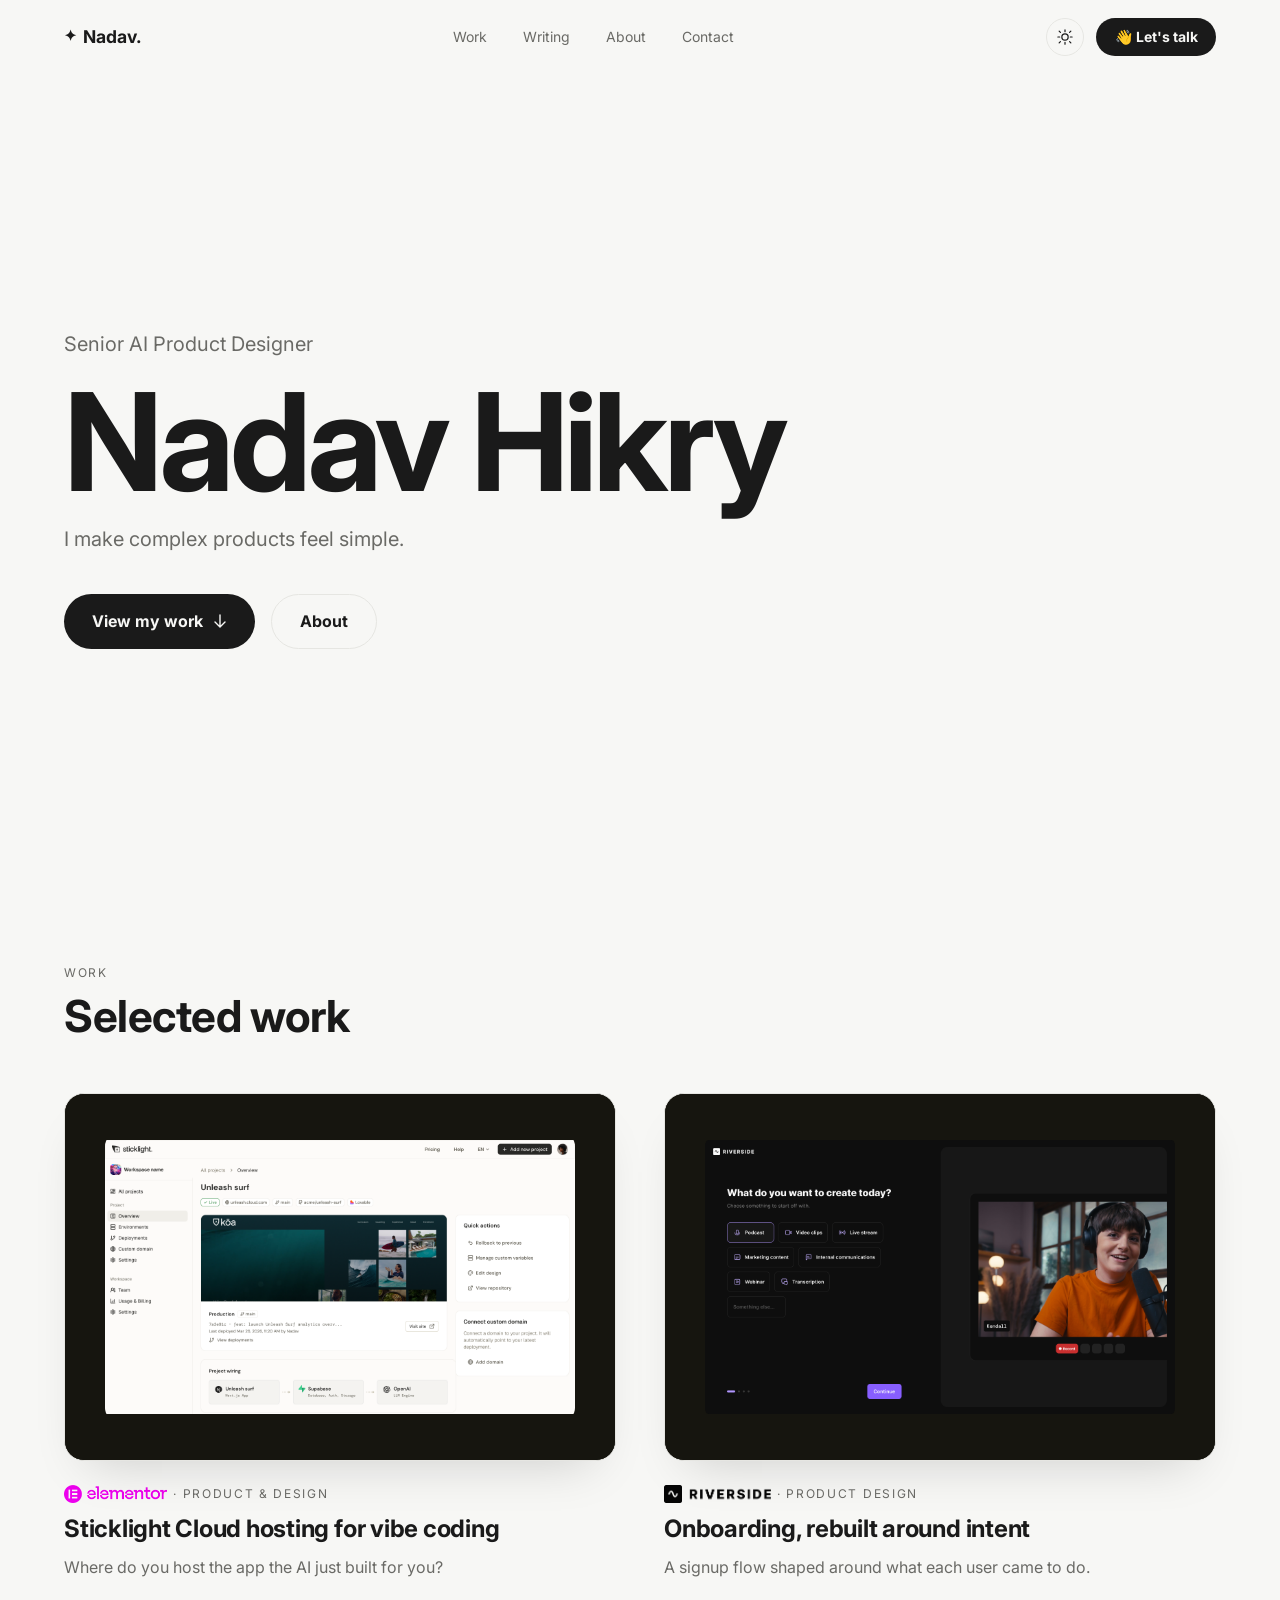
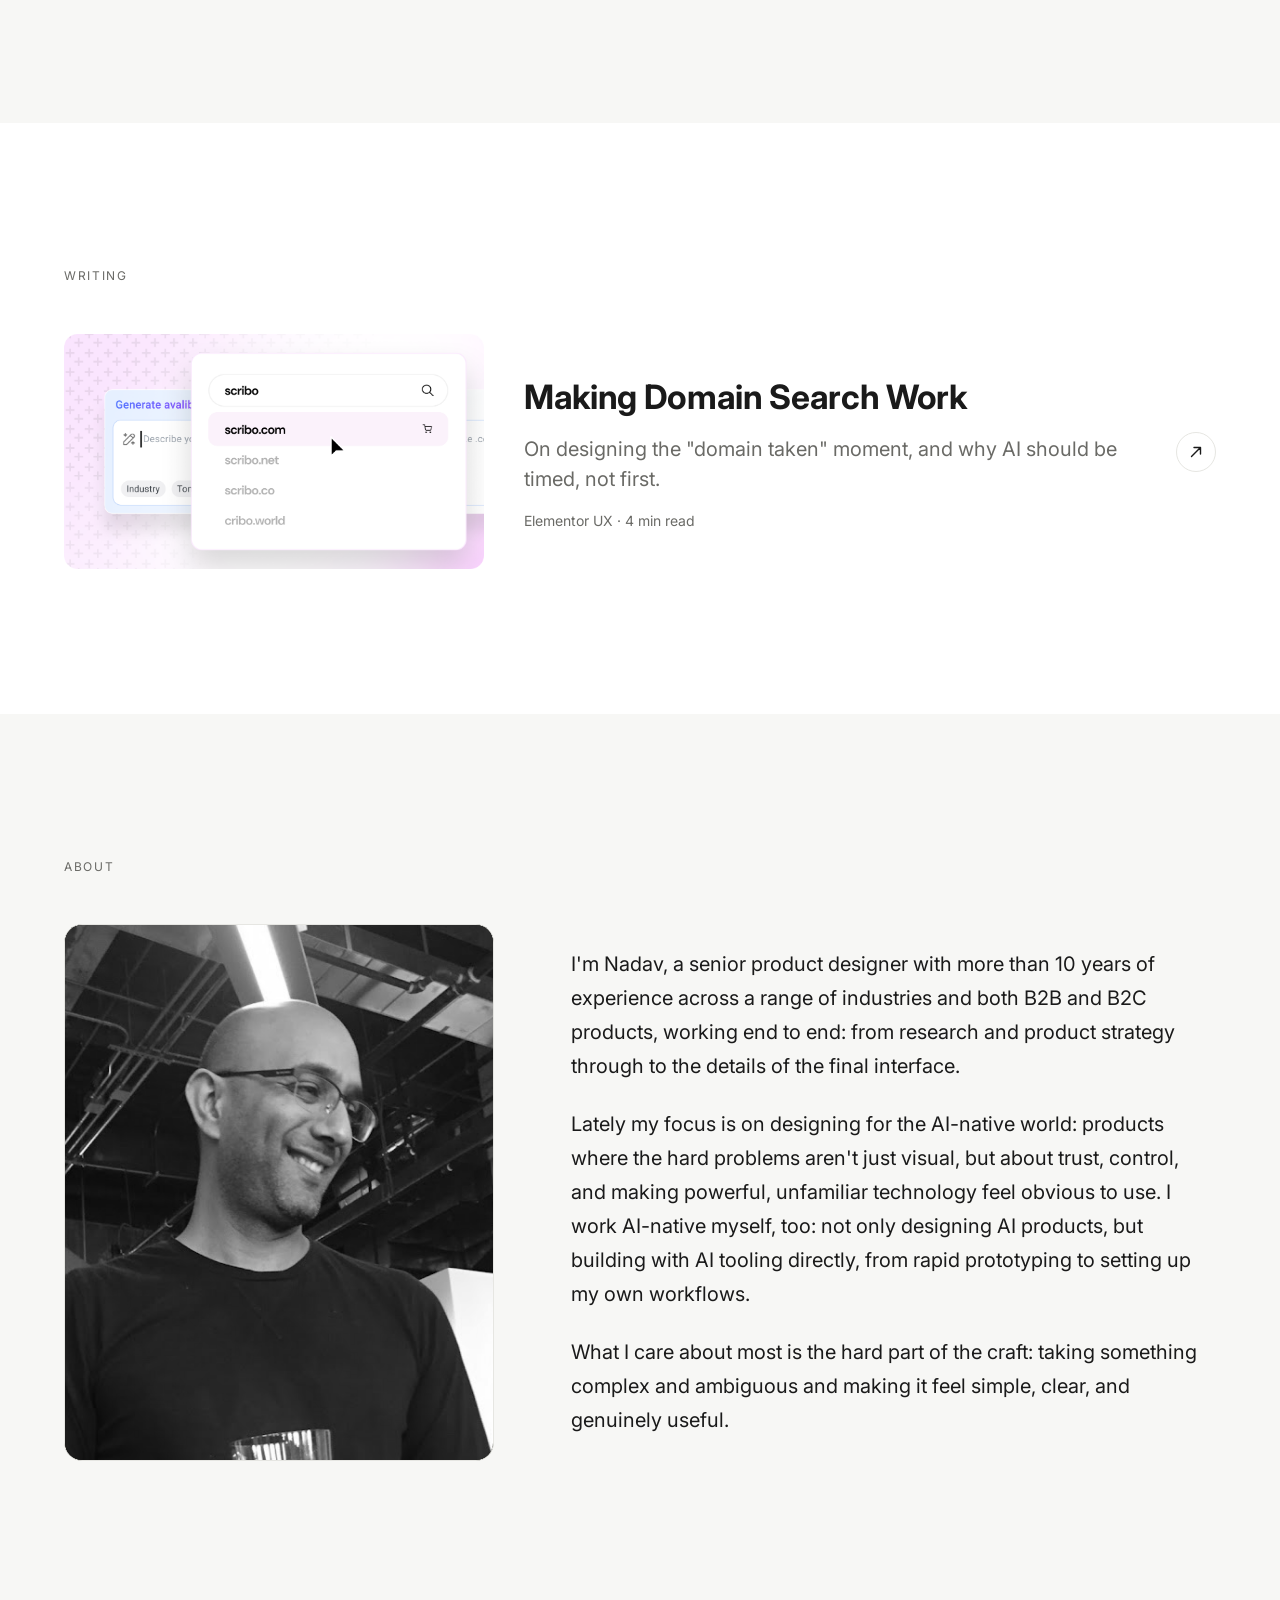
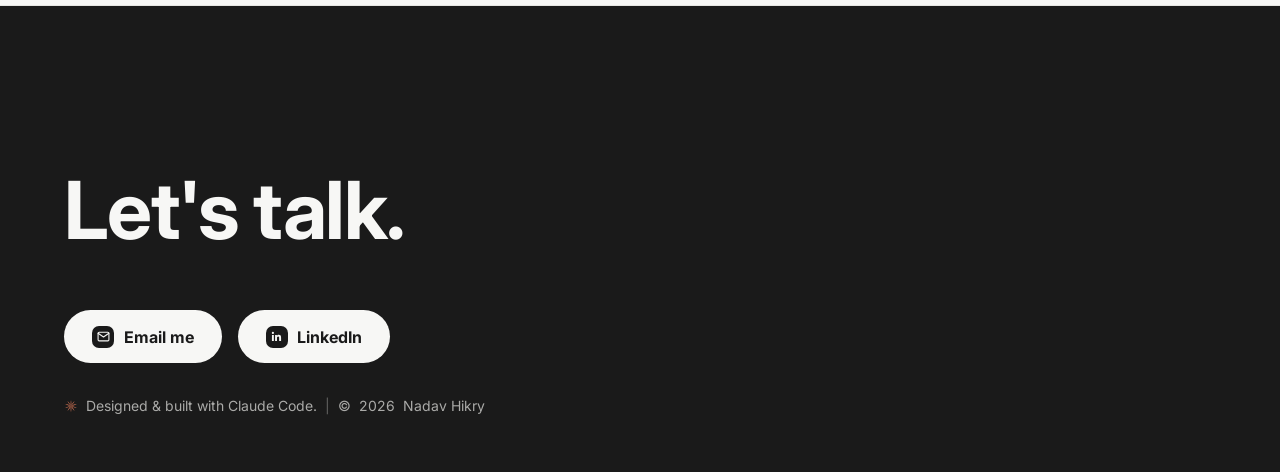
==== index.html @ 59f97821 "Initial commit: Nadav Hikry portfolio site Static portfolio site with Sticklight Cloud and Riverside" ====
<!DOCTYPE html>
<html lang="en">
<head>
<meta charset="UTF-8" />
<meta name="viewport" content="width=device-width, initial-scale=1.0" />
<title>Nadav Hikry · Senior AI Product Designer</title>
<meta name="description" content="Nadav Hikry is a Senior AI Product Designer based in Israel, currently Product Experience Lead at Elementor. Selected work in AI-native product design." />

<!-- Fonts: Inter, two weights only (400 regular, 700 bold) per the site's type system -->
<link rel="preconnect" href="https://fonts.googleapis.com" />
<link rel="preconnect" href="https://fonts.gstatic.com" crossorigin />
<link href="https://fonts.googleapis.com/css2?family=Inter:wght@400;700&display=swap" rel="stylesheet" />

<link rel="stylesheet" href="styles.css" />

<!--
  Theme is decided before first paint to avoid a flash of the wrong theme:
  1) an explicit visitor choice saved in localStorage wins,
  2) otherwise fall back to local time of day (daytime = light, evening/night = dark).
-->
<script>
  (function () {
    var saved = null;
    try { saved = localStorage.getItem("theme"); } catch (e) {}
    var theme = saved;
    if (theme !== "light" && theme !== "dark") {
      var hour = new Date().getHours();
      theme = (hour >= 7 && hour < 19) ? "light" : "dark";
    }
    document.documentElement.setAttribute("data-theme", theme);
  })();
</script>
</head>
<body>

<a class="skip-link" href="#main">Skip to content</a>

<!-- ============ NAV ============ -->
<header class="site-nav">
  <div class="site-nav__inner">
    <a href="#home" class="logo" aria-label="Nadav Hikry home">
      <span class="logo__mark" aria-hidden="true">✦</span> Nadav.
    </a>

    <nav class="site-nav__links" aria-label="Primary">
      <a href="#work">Work</a>
      <a href="#writing">Writing</a>
      <a href="#about">About</a>
      <a href="#contact">Contact</a>
    </nav>

    <div class="site-nav__actions">
      <button id="theme-toggle" class="theme-toggle" type="button" aria-label="Toggle light and dark theme">
        <svg class="theme-toggle__icon theme-toggle__icon--sun" viewBox="0 0 24 24" fill="none" stroke="currentColor" stroke-width="1.6" stroke-linecap="round" aria-hidden="true">
          <circle cx="12" cy="12" r="4.2"/>
          <path d="M12 2.5v2.4M12 19.1v2.4M4.2 4.2l1.7 1.7M18.1 18.1l1.7 1.7M2.5 12h2.4M19.1 12h2.4M4.2 19.8l1.7-1.7M18.1 5.9l1.7-1.7"/>
        </svg>
        <svg class="theme-toggle__icon theme-toggle__icon--moon" viewBox="0 0 24 24" fill="none" stroke="currentColor" stroke-width="1.6" stroke-linecap="round" stroke-linejoin="round" aria-hidden="true">
          <path d="M20 14.3A8.5 8.5 0 1 1 9.7 4a6.6 6.6 0 0 0 10.3 10.3Z"/>
        </svg>
      </button>
      <a href="#contact" class="say-hi"><span aria-hidden="true">👋</span>Let's talk</a>
    </div>
  </div>
</header>

<main id="main">

  <!-- ============ HERO ============ -->
  <section id="home" class="hero">
    <div class="hero__inner">
      <p class="hero__eyebrow reveal">Senior AI Product Designer</p>
      <h1 class="hero__headline reveal">Nadav Hikry</h1>
      <p class="hero__tagline reveal">I make complex products feel simple.</p>
      <div class="hero__actions reveal">
        <a href="#work" class="btn btn--primary">
          View my work
          <svg width="14" height="14" viewBox="0 0 14 14" fill="none" aria-hidden="true">
            <path d="M7 1v11M2 8l5 5 5-5" stroke="currentColor" stroke-width="1.4" stroke-linecap="round" stroke-linejoin="round"/>
          </svg>
        </a>
        <a href="#about" class="btn btn--secondary">About</a>
      </div>
    </div>
  </section>

  <!-- ============ WORK ============ -->
  <section id="work" class="work">
    <div class="work__header reveal">
      <div class="work__header-left">
        <span class="section-label">Work</span>
        <h2 class="work__heading">Selected work</h2>
      </div>
    </div>

    <div class="work__grid">
      <!-- Project 1: Sticklight Cloud -->
      <a class="work-card reveal" href="sticklight-cloud.html">
        <figure class="frame frame--cover">
          <span class="frame__media">
            <img src="images/Sticklightcloud-cover2.png" alt="Sticklight Cloud project overview showing deployment status, quick actions, and project wiring to Supabase and OpenAI." loading="lazy" />
          </span>
          <span class="work-card__view" aria-hidden="true">
            View project
            <svg width="14" height="14" viewBox="0 0 14 14" fill="none" aria-hidden="true">
              <path d="M4 10 10 4M4.5 4h5.5v5.5" stroke="currentColor" stroke-width="1.4" stroke-linecap="round" stroke-linejoin="round"/>
            </svg>
          </span>
        </figure>
        <p class="work-card__meta">
          <img class="work-card__meta-logo" src="images/elementor.png" alt="Elementor" />
          · Product &amp; Design
        </p>
        <h3 class="work-card__title">Sticklight Cloud hosting for vibe coding</h3>
        <p class="work-card__hook">Where do you host the app the AI just built for you?</p>
      </a>

      <!-- Project 2: Riverside -->
      <a class="work-card reveal" href="riverside.html">
        <figure class="frame frame--cover">
          <span class="frame__media">
            <img src="images/onboarding-cover2.png" alt="Riverside onboarding screen showing intent selection alongside a live recording preview." loading="lazy" />
          </span>
          <span class="work-card__view" aria-hidden="true">
            View project
            <svg width="14" height="14" viewBox="0 0 14 14" fill="none" aria-hidden="true">
              <path d="M4 10 10 4M4.5 4h5.5v5.5" stroke="currentColor" stroke-width="1.4" stroke-linecap="round" stroke-linejoin="round"/>
            </svg>
          </span>
        </figure>
        <p class="work-card__meta">
          <img class="work-card__meta-logo work-card__meta-logo--riverside" src="images/riverside.png" alt="Riverside" />
          · Product Design
        </p>
        <h3 class="work-card__title">Onboarding, rebuilt around intent</h3>
        <p class="work-card__hook">A signup flow shaped around what each user came to do.</p>
      </a>
    </div>
  </section>

  <!-- ============ WRITING ============ -->
  <section id="writing" class="writing">
    <div class="writing__inner">
      <h2 class="section-label reveal">Writing</h2>
      <a class="writing-card reveal" href="https://ux.elementor.com/making-domain-search-work/" target="_blank" rel="noopener">
        <span class="writing-card__thumb">
          <img src="images/blog-post.png" alt="" loading="lazy" />
        </span>
        <div class="writing-card__text">
          <h3 class="writing-card__title">Making Domain Search Work</h3>
          <p class="writing-card__blurb">On designing the "domain taken" moment, and why AI should be timed, not first.</p>
          <p class="writing-card__meta">Elementor UX · 4 min read</p>
        </div>
        <span class="writing-card__external" aria-hidden="true">
          <svg width="16" height="16" viewBox="0 0 16 16" fill="none">
            <path d="M6 3.5h6.5V10M12.2 3.8 3.5 12.5" stroke="currentColor" stroke-width="1.4" stroke-linecap="round" stroke-linejoin="round"/>
          </svg>
        </span>
      </a>
    </div>
  </section>

  <!-- ============ ABOUT ============ -->
  <section id="about" class="about">
    <h2 class="section-label reveal">About</h2>
    <div class="about__grid">
      <!-- PLACEHOLDER: portrait (swap for a cleaner headshot when ready) -->
      <div class="about__portrait reveal">
        <img src="images/nadav-image3.jpg" alt="Portrait of Nadav Hikry" loading="lazy" />
      </div>
      <div class="about__text reveal">
        <p>
          I'm Nadav, a senior product designer with more than 10 years of
          experience across a range of industries and both B2B and B2C
          products, working end to end: from research and product strategy
          through to the details of the final interface.
        </p>
        <p>
          Lately my focus is on designing for the AI-native world: products
          where the hard problems aren't just visual, but about trust,
          control, and making powerful, unfamiliar technology feel obvious to
          use. I work AI-native myself, too: not only designing AI products,
          but building with AI tooling directly, from rapid prototyping to
          setting up my own workflows.
        </p>
        <p>
          What I care about most is the hard part of the craft: taking
          something complex and ambiguous and making it feel simple, clear,
          and genuinely useful.
        </p>
      </div>
    </div>
  </section>


</main>

<!-- ============ CONTACT / FOOTER ============ -->
<footer id="contact" class="contact">
  <div class="contact__inner">
    <h2 class="contact__heading reveal">Let's talk.</h2>
    <div class="contact__links reveal">
      <a class="contact__link" href="mailto:nadavhikry@gmail.com">
        <span class="contact__link-icon" aria-hidden="true">
          <svg viewBox="0 0 24 24" fill="none" stroke="currentColor" stroke-width="2" stroke-linecap="round" stroke-linejoin="round">
            <path d="M22 6c0-1.1-.9-2-2-2H4c-1.1 0-2 .9-2 2v12c0 1.1.9 2 2 2h16c1.1 0 2-.9 2-2V6z"/>
            <polyline points="22 6 12 13 2 6"/>
          </svg>
        </span>
        Email me
      </a>
      <a class="contact__link" href="https://www.linkedin.com/in/nadav-hikry-38568662/" target="_blank" rel="noopener">
        <span class="contact__link-icon" aria-hidden="true">
          <svg viewBox="0 0 24 24" fill="currentColor">
            <path d="M20.45 20.45h-3.55v-5.57c0-1.33-.02-3.03-1.85-3.03-1.85 0-2.14 1.45-2.14 2.94v5.66H9.36V9h3.41v1.56h.05c.47-.9 1.63-1.85 3.36-1.85 3.6 0 4.27 2.37 4.27 5.45v6.29zM5.34 7.43a2.06 2.06 0 1 1 0-4.12 2.06 2.06 0 0 1 0 4.12zM7.12 20.45H3.56V9h3.56v11.45z"/>
          </svg>
        </span>
        LinkedIn
      </a>
    </div>
    <p class="contact__credit">
      <svg class="contact__credit-icon" viewBox="0 0 24 24" fill="currentColor" aria-hidden="true">
        <path d="M12 12 C12.9 8.5 12.6 4.5 12 1.5 C11.4 4.5 11.1 8.5 12 12 Z"/>
        <path d="M12 12 C12.9 8.5 12.6 4.5 12 1.5 C11.4 4.5 11.1 8.5 12 12 Z" transform="rotate(36 12 12)"/>
        <path d="M12 12 C12.9 8.5 12.6 4.5 12 1.5 C11.4 4.5 11.1 8.5 12 12 Z" transform="rotate(72 12 12)"/>
        <path d="M12 12 C12.9 8.5 12.6 4.5 12 1.5 C11.4 4.5 11.1 8.5 12 12 Z" transform="rotate(108 12 12)"/>
        <path d="M12 12 C12.9 8.5 12.6 4.5 12 1.5 C11.4 4.5 11.1 8.5 12 12 Z" transform="rotate(144 12 12)"/>
        <path d="M12 12 C12.9 8.5 12.6 4.5 12 1.5 C11.4 4.5 11.1 8.5 12 12 Z" transform="rotate(180 12 12)"/>
        <path d="M12 12 C12.9 8.5 12.6 4.5 12 1.5 C11.4 4.5 11.1 8.5 12 12 Z" transform="rotate(216 12 12)"/>
        <path d="M12 12 C12.9 8.5 12.6 4.5 12 1.5 C11.4 4.5 11.1 8.5 12 12 Z" transform="rotate(252 12 12)"/>
        <path d="M12 12 C12.9 8.5 12.6 4.5 12 1.5 C11.4 4.5 11.1 8.5 12 12 Z" transform="rotate(288 12 12)"/>
        <path d="M12 12 C12.9 8.5 12.6 4.5 12 1.5 C11.4 4.5 11.1 8.5 12 12 Z" transform="rotate(324 12 12)"/>
      </svg>
      Designed &amp; built with Claude Code.
      <span class="contact__credit-sep" aria-hidden="true">|</span>
      © <span id="year"></span> Nadav Hikry
    </p>
  </div>
</footer>

<script src="script.js"></script>
</body>
</html>
---- styles.css ----
/* ============================================================
   NADAV HIKRY — PORTFOLIO
   Monochrome design system. Colors, type, and spacing all flow
   from the custom properties below — edit here, not per-element.
   ============================================================ */

:root {
  /* ---- Light (daytime default) ---- */
  --bg: #F7F7F5;
  --text: #1A1A1A;
  --text-muted: #6A6A66;
  --border: #E6E6E2;
  --surface: #FFFFFF;
  --frame-chrome: #16150F;
  --pill-bg: #1A1A1A;
  --pill-text: #F7F7F5;

  /* ---- Type scale ---- */
  --font-body: "Inter", -apple-system, BlinkMacSystemFont, "Segoe UI", sans-serif;
  --fs-hero: clamp(3.5rem, 11vw, 8.5rem);
  --fs-h2: clamp(1.9rem, 4vw, 2.75rem);
  --fs-h3: clamp(1.6rem, 3vw, 2.1rem);
  --fs-body-lg: clamp(1.05rem, 1.6vw, 1.25rem);
  --fs-body: 1rem;
  --fs-small: 0.875rem;

  /* ---- Layout ---- */
  --measure: 68ch;
  --page-margin: clamp(1.5rem, 5vw, 4rem);
  --section-gap: clamp(5rem, 12vw, 9rem);

  /* ---- Motion ---- */
  --ease: cubic-bezier(0.16, 1, 0.3, 1);
  --duration-theme: 0.6s;
  --duration-reveal: 0.9s;
}

:root[data-theme="dark"] {
  --bg: #111110;
  --text: #F2F0EA;
  --text-muted: #9C968A;
  --border: #2A2926;
  --surface: #171614;
  --frame-chrome: #0B0B0A;
  --pill-bg: #F2F0EA;
  --pill-text: #171614;
}

/* ============ RESET ============ */
*, *::before, *::after { box-sizing: border-box; }
html { scroll-behavior: smooth; }
body {
  margin: 0;
  background: var(--bg);
  color: var(--text);
  font-family: var(--font-body);
  font-size: var(--fs-body);
  font-weight: 400;
  line-height: 1.5;
  -webkit-font-smoothing: antialiased;
  transition: background-color var(--duration-theme) var(--ease), color var(--duration-theme) var(--ease);
}
img { max-width: 100%; display: block; }
a { color: inherit; text-decoration: none; }
h1, h2, h3, p { margin: 0; }
ul { margin: 0; padding: 0; }
button { font: inherit; color: inherit; background: none; border: none; cursor: pointer; }

.skip-link {
  position: absolute;
  left: -9999px;
  top: 0;
  background: var(--pill-bg);
  color: var(--pill-text);
  padding: 0.75rem 1.25rem;
  border-radius: 999px;
  z-index: 200;
}
.skip-link:focus { left: var(--page-margin); top: 1rem; }

:focus-visible {
  outline: 2px solid var(--text);
  outline-offset: 3px;
}

@media (prefers-reduced-motion: reduce) {
  html { scroll-behavior: auto; }
  *, *::before, *::after {
    animation-duration: 0.001ms !important;
    transition-duration: 0.001ms !important;
  }
  .hero__eyebrow {
    animation: none;
    background-position: 0% 0%;
  }
  .gallery-carousel__track { scroll-behavior: auto; }
}

/* ============ SHARED ============ */
.section-label {
  font-size: 0.75rem;
  font-weight: 400;
  letter-spacing: 0.14em;
  text-transform: uppercase;
  color: var(--text-muted);
  margin: 0 0 3rem;
}

main > section,
.contact {
  padding: 0 var(--page-margin);
}

/* Scroll-reveal: fade + gentle rise, one-shot */
.reveal {
  opacity: 0;
  transform: translateY(22px);
  transition: opacity var(--duration-reveal) var(--ease), transform var(--duration-reveal) var(--ease);
}
.reveal.in-view {
  opacity: 1;
  transform: translateY(0);
}
@media (prefers-reduced-motion: reduce) {
  .reveal { opacity: 1; transform: none; }
}

/* ============ NAV ============ */
.site-nav {
  position: sticky;
  top: 0;
  z-index: 100;
  background: transparent;
  border-bottom: 1px solid transparent;
  transition: background-color var(--duration-theme) var(--ease), border-color var(--duration-theme) var(--ease);
}
.site-nav--scrolled {
  background: color-mix(in srgb, var(--bg) 85%, transparent);
  backdrop-filter: blur(10px);
  -webkit-backdrop-filter: blur(10px);
  border-bottom: 1px solid var(--border);
}
.site-nav__inner {
  max-width: 1400px;
  margin: 0 auto;
  padding: 1.1rem var(--page-margin);
  display: flex;
  flex-wrap: wrap;
  align-items: center;
  justify-content: space-between;
  gap: 1.5rem;
}
.logo {
  display: inline-flex;
  align-items: center;
  gap: 0.35rem;
  font-weight: 700;
  font-size: 1.1rem;
  color: var(--text);
  transition: opacity 0.3s var(--ease);
}
.logo:hover { opacity: 0.7; }
.logo__mark { font-size: 0.85em; line-height: 1; }

.site-nav__links {
  display: flex;
  gap: clamp(1.25rem, 3vw, 2.25rem);
  flex-wrap: wrap;
  justify-content: center;
}
.site-nav__links a {
  font-size: var(--fs-small);
  font-weight: 400;
  color: var(--text-muted);
  transition: color 0.3s var(--ease);
}
.site-nav__links a:hover { color: var(--text); }

.site-nav__actions {
  display: flex;
  align-items: center;
  gap: 0.75rem;
  flex-shrink: 0;
}

.theme-toggle {
  position: relative;
  display: inline-flex;
  align-items: center;
  justify-content: center;
  width: 38px;
  height: 38px;
  border-radius: 50%;
  border: 1px solid var(--border);
  color: var(--text);
  flex-shrink: 0;
  transition: border-color var(--duration-theme) var(--ease);
}
.theme-toggle:hover { border-color: var(--text-muted); }
.theme-toggle__icon {
  position: absolute;
  width: 18px;
  height: 18px;
  transition: opacity 0.4s var(--ease), transform 0.4s var(--ease);
}
.theme-toggle__icon--sun { opacity: 1; transform: rotate(0deg) scale(1); }
.theme-toggle__icon--moon { opacity: 0; transform: rotate(-40deg) scale(0.6); }
:root[data-theme="dark"] .theme-toggle__icon--sun { opacity: 0; transform: rotate(40deg) scale(0.6); }
:root[data-theme="dark"] .theme-toggle__icon--moon { opacity: 1; transform: rotate(0deg) scale(1); }

.say-hi {
  display: inline-flex;
  align-items: center;
  gap: 4px;
  padding: 0.55rem 1.15rem;
  border-radius: 999px;
  background: var(--pill-bg);
  color: var(--pill-text);
  font-size: var(--fs-small);
  font-weight: 700;
  transition: opacity 0.3s var(--ease), transform 0.3s var(--ease), background-color var(--duration-theme) var(--ease), color var(--duration-theme) var(--ease);
}
.say-hi:hover { opacity: 0.85; transform: translateY(-1px); }

/* ============ HERO ============ */
.hero {
  min-height: 92vh;
  display: flex;
  align-items: center;
  max-width: 1400px;
  margin: 0 auto;
}
.hero__inner {
  width: 100%;
  padding: 2rem 0;
}
/* One deliberate exception to the monochrome system: a quiet animated
   sheen on the "AI" eyebrow label, the same shorthand designers use to
   signal AI without shouting it. Nowhere else on the site uses color. */
.hero__eyebrow {
  font-size: var(--fs-body-lg);
  margin-bottom: 1.25rem;
  display: inline-block;
  background: linear-gradient(
    100deg,
    var(--text-muted) 0%,
    var(--text-muted) 38%,
    #7C8FFF 47%,
    #B98CFF 53%,
    var(--text-muted) 62%,
    var(--text-muted) 100%
  );
  background-size: 300% 100%;
  background-position: 0% 0%;
  -webkit-background-clip: text;
  background-clip: text;
  -webkit-text-fill-color: transparent;
  color: transparent;
  animation: ai-shimmer 5s ease-in-out infinite;
}
@keyframes ai-shimmer {
  to { background-position: -200% 0%; }
}
.hero__headline {
  font-size: var(--fs-hero);
  font-weight: 700;
  line-height: 0.92;
  letter-spacing: -0.03em;
  margin: 0;
  white-space: nowrap;
}
.hero__tagline {
  margin-top: 1.25rem;
  font-size: var(--fs-body-lg);
  color: var(--text-muted);
  max-width: 40ch;
}
.hero__actions {
  margin-top: 2.5rem;
  display: flex;
  flex-wrap: wrap;
  gap: 1rem;
}
.btn {
  display: inline-flex;
  align-items: center;
  gap: 0.6rem;
  padding: 0.9rem 1.75rem;
  border-radius: 999px;
  font-weight: 700;
  font-size: var(--fs-body);
  transition: opacity 0.3s var(--ease), transform 0.3s var(--ease),
    background-color var(--duration-theme) var(--ease), color var(--duration-theme) var(--ease),
    border-color var(--duration-theme) var(--ease);
}
.btn:hover { transform: translateY(-2px); }
.btn--primary {
  background: var(--pill-bg);
  color: var(--pill-text);
}
.btn--primary:hover { opacity: 0.85; }
.btn--primary svg { transition: transform 0.3s var(--ease); }
.btn--primary:hover svg { transform: translateY(2px); }
.btn--secondary {
  background: transparent;
  color: var(--text);
  border: 1px solid var(--border);
}
.btn--secondary:hover { border-color: var(--text-muted); }

/* ============ WORK ============ */
.work {
  max-width: 1400px;
  margin: 0 auto;
  /* Tighter than the usual section-gap: the hero is already full-height,
     so it doesn't also need a full section-gap of empty space after it. */
  padding-top: clamp(2rem, 5vw, 3.5rem);
  padding-bottom: var(--section-gap);
}
.work__header {
  display: flex;
  justify-content: space-between;
  align-items: flex-end;
  gap: 2rem;
  margin-bottom: 44px;
}
.work__header-left .section-label { margin: 0 0 1rem; }
.work__heading {
  font-size: var(--fs-h2);
  font-weight: 700;
  letter-spacing: -0.01em;
}
.work__grid {
  display: grid;
  grid-template-columns: repeat(2, 1fr);
  gap: clamp(2.5rem, 5vw, 4rem) clamp(2rem, 4vw, 3rem);
}
.work-card { display: block; }
.work-card__meta {
  display: flex;
  align-items: center;
  gap: 0.4rem;
  margin-top: 1.5rem;
  font-size: 12px;
  font-weight: 400;
  letter-spacing: 0.14em;
  text-transform: uppercase;
  color: var(--text-muted);
}
.work-card__meta-logo {
  height: 18px;
  width: auto;
  display: block;
}
/* The Riverside mark is exported white-on-transparent; invert it in light
   mode so it stays visible, and drop the invert back in dark mode where
   white already reads correctly against the page. */
.work-card__meta-logo--riverside {
  filter: invert(1);
  transition: filter var(--duration-theme) var(--ease);
}
:root[data-theme="dark"] .work-card__meta-logo--riverside {
  filter: none;
}
.work-card__title {
  margin-top: 0.5rem;
  font-size: clamp(1.25rem, 2.2vw, 1.5rem);
  font-weight: 700;
  letter-spacing: -0.01em;
}
.work-card__hook {
  margin-top: 0.5rem;
  font-size: var(--fs-body);
  color: var(--text-muted);
}
.work-card__view {
  position: absolute;
  top: 50%;
  left: 50%;
  transform: translate(-50%, -50%) scale(0.96);
  display: inline-flex;
  align-items: center;
  gap: 0.5rem;
  padding: 0.75rem 1.5rem;
  border-radius: 999px;
  background: var(--pill-bg);
  color: var(--pill-text);
  font-weight: 700;
  font-size: var(--fs-small);
  opacity: 0;
  transition: opacity 0.3s var(--ease), transform 0.3s var(--ease);
  pointer-events: none;
}
.work-card:hover .work-card__view,
.work-card:focus-visible .work-card__view {
  opacity: 1;
  transform: translate(-50%, -50%) scale(1);
}

/* Shared with project-detail pages. */
.project__hook {
  font-size: var(--fs-body-lg);
  color: var(--text-muted);
}

/* Framed screenshots: a quiet "browser window" chrome around every image,
   so raw slide exports read as intentional product shots. Also used as the
   base media treatment for homepage work-cards (see .frame--cover below). */
.frame {
  position: relative;
  margin: 0;
  border-radius: 20px;
  overflow: hidden;
  background: var(--frame-chrome);
  border: 1px solid var(--border);
  box-shadow: 0 24px 48px -24px rgba(0, 0, 0, 0.18);
}
.frame__bar {
  display: flex;
  align-items: center;
  gap: 7px;
  padding: 14px 16px;
}
.frame__bar i {
  width: 8px;
  height: 8px;
  border-radius: 50%;
  background: rgba(242, 240, 234, 0.22);
}
.frame__media {
  display: block;
  aspect-ratio: 16 / 10;
  background: var(--frame-chrome);
}
.frame__media img,
.frame__media video {
  width: 100%;
  height: 100%;
  object-fit: contain;
}

/* Cover cards (homepage Work teasers): borderless, no chrome bar —
   the source image is shown in full, at its own natural proportions. */
.frame--cover .frame__media {
  /* Wider than the source image itself, so the matte shows generously
     on the sides rather than just a thin inset border. */
  aspect-ratio: 3 / 2;
  padding: clamp(1.5rem, 3.5vw, 2.5rem);
}
.frame--cover .frame__media img {
  object-fit: contain;
  border-radius: 12px;
  transition: transform 0.5s var(--ease);
}
.work-card:hover .frame--cover .frame__media img,
.work-card:focus-visible .frame--cover .frame__media img {
  transform: scale(1.045);
}

/* ============ PROJECT DETAIL ============ */
.project-detail {
  max-width: 1400px;
  margin: 0 auto;
  padding-top: 44px;
  padding-bottom: var(--section-gap);
}
.project-detail__back {
  display: inline-flex;
  align-items: center;
  gap: 0.5rem;
  font-size: var(--fs-small);
  font-weight: 700;
  color: var(--text-muted);
  margin-bottom: 44px;
  transition: color 0.3s var(--ease), transform 0.3s var(--ease);
}
.project-detail__back svg { transition: transform 0.3s var(--ease); }
.project-detail__back:hover { color: var(--text); }
.project-detail__back:hover svg { transform: translateX(-3px); }

.project-detail__intro {
  display: grid;
  grid-template-columns: 1.5fr 1fr;
  gap: clamp(2.5rem, 5vw, 4rem);
  align-items: center;
}
.project-detail__header { max-width: 62ch; }
.project-detail__title {
  font-size: clamp(2rem, 4.6vw, 3.6rem);
  font-weight: 700;
  letter-spacing: -0.02em;
  line-height: 1.02;
  margin: 1rem 0 1.25rem;
}
.project-detail__header .work-card__meta { margin-top: 0; }
.project-detail__copy {
  margin-top: 1.75rem;
  font-size: var(--fs-body-lg);
  line-height: 1.75;
  color: var(--text);
  max-width: 66ch;
}

.project-detail__media {
  display: flex;
  flex-direction: column;
  gap: clamp(2rem, 5vw, 3.5rem);
  margin-top: clamp(3.5rem, 8vw, 6rem);
}
.project-detail__media .frame { width: 100%; }
.project-detail__media .frame__media { aspect-ratio: 16 / 9; }

.project-detail__next {
  display: flex;
  align-items: center;
  justify-content: space-between;
  gap: 1.5rem;
  margin-top: clamp(4rem, 9vw, 7rem);
  padding: 2.25rem clamp(1.5rem, 4vw, 2.5rem);
  border: 1px solid var(--border);
  border-radius: 18px;
  transition: border-color 0.3s var(--ease), transform 0.3s var(--ease);
}
.project-detail__next:hover { border-color: var(--text-muted); transform: translateY(-2px); }
.project-detail__next-label {
  display: block;
  font-size: var(--fs-small);
  color: var(--text-muted);
  margin-bottom: 0.5rem;
}
.project-detail__next-title {
  display: flex;
  align-items: center;
  gap: 0.6rem;
  font-size: var(--fs-h3);
  font-weight: 700;
  letter-spacing: -0.01em;
}
.project-detail__next-title svg { transition: transform 0.3s var(--ease); }
.project-detail__next:hover .project-detail__next-title svg { transform: translateX(4px); }

@media (max-width: 700px) {
  .project-detail__next { flex-direction: column; align-items: flex-start; }
}

/* Frameless variant: no box, just a left-aligned label + title, generous
   space around it instead of a border. Arrow-shift-on-hover is inherited
   from .project-detail__next above; only the box chrome is stripped here. */
.project-detail__next--plain {
  display: block;
  border: none;
  border-radius: 0;
  padding: 0;
  margin-top: clamp(4rem, 9vw, 7rem);
  margin-bottom: clamp(2rem, 5vw, 3.5rem);
}
.project-detail__next--plain:hover { transform: none; }
.project-detail__next--plain .project-detail__next-label {
  transition: color 0.3s var(--ease);
}
.project-detail__next--plain:hover .project-detail__next-label {
  color: var(--text);
}

/* ---- Rich project-detail content: stats, prose sections, gallery ---- */
/* "At a glance" sits beside the header text as its own column, divided by
   a hairline — a compact facts panel rather than a full-width strip. */
.project-detail__stats-panel {
  border-left: 1px solid var(--border);
  padding-left: clamp(1.5rem, 3vw, 2.5rem);
}
.project-detail__stats {
  display: grid;
  grid-template-columns: 1fr;
  gap: 1.5rem;
}
.project-detail__stat-label {
  font-size: 0.75rem;
  font-weight: 400;
  letter-spacing: 0.1em;
  text-transform: uppercase;
  color: var(--text-muted);
  margin: 0 0 0.5rem;
}
.project-detail__stat-value {
  font-size: var(--fs-body);
  font-weight: 400;
  letter-spacing: -0.005em;
  color: var(--text);
  margin: 0;
}

@media (max-width: 800px) {
  .project-detail__intro { grid-template-columns: 1fr; }
  .project-detail__stats-panel {
    border-left: none;
    border-top: 1px solid var(--border);
    padding-left: 0;
    padding-top: 2rem;
    margin-top: 0.5rem;
  }
  .project-detail__stats { max-width: 420px; }
}

.project-detail__section {
  max-width: 66ch;
  margin-top: 60px;
}
.project-detail__section-title {
  font-size: var(--fs-h3);
  font-weight: 700;
  letter-spacing: -0.01em;
  margin: 0 0 16px;
}
.project-detail__section-body {
  font-size: var(--fs-body-lg);
  line-height: 1.75;
  color: var(--text);
}
.project-detail__section-body + .project-detail__section-body { margin-top: 1.25rem; }

.solution-list {
  margin: 16px 0 0;
  display: flex;
  flex-direction: column;
  gap: 16px;
}
.solution-list li {
  list-style: none;
  padding-left: 1.5rem;
  border-left: 1px solid var(--border);
  font-size: var(--fs-body-lg);
  line-height: 1.7;
  color: var(--text);
}
.solution-list strong { font-weight: 700; }

.project-detail__figure { margin-top: 60px; }
/* Shared "browser window" screenshot treatment — matte on left/right/top
   only, image flush to the bottom of the frame, cropped like a real
   browser window rather than floating. Used by the main narrative figures
   and the "closer look" gallery items alike. */
.project-detail__figure .frame__media,
.gallery-carousel__item .frame__media {
  aspect-ratio: 16 / 9;
  padding: 12px clamp(1.5rem, 3.5vw, 2.5rem) 0;
}
.project-detail__figure .frame__media img,
.project-detail__figure .frame__media video,
.gallery-carousel__item .frame__media img {
  display: block;
  width: 100%;
  height: 100%;
  object-fit: cover;
  object-position: top;
  border-radius: 8px 8px 0 0;
}

/* Gallery frames double as lightbox triggers — reset the button chrome
   back to how the plain .frame figure looked, plus a gentle hover/focus
   cue so the click affordance reads clearly. */
.gallery-carousel__trigger {
  display: block;
  width: 100%;
  padding: 0;
  text-align: left;
}
.gallery-carousel__trigger .frame__media img { transition: transform 0.4s var(--ease); }
.gallery-carousel__trigger:hover .frame__media img,
.gallery-carousel__trigger:focus-visible .frame__media img {
  transform: scale(1.03);
}

/* Placeholder media: a faint centered label inside the existing frame
   chrome, standing in until real screenshots are dropped in. The frame
   background is always dark regardless of theme, so a light, low-opacity
   label reads correctly in both light and dark mode without an override. */
.project-detail__placeholder {
  display: flex;
  align-items: center;
  justify-content: center;
  height: 100%;
  min-height: 120px;
  padding: 1.5rem;
  text-align: center;
  font-size: var(--fs-small);
  font-weight: 700;
  letter-spacing: 0.08em;
  text-transform: uppercase;
  color: rgba(242, 240, 234, 0.3);
}

.project-gallery { margin-top: 60px; }
.project-gallery__label { margin-bottom: 1rem; }
.project-gallery__intro {
  font-size: var(--fs-body-lg);
  color: var(--text-muted);
  max-width: 60ch;
  margin: 0 0 2.5rem;
}

/* Filmstrip carousel: every image is the same size, individually
   scroll-snapped — two visible at a time, at a fixed size, with the exact
   same gap between every pair regardless of the total item count (an odd
   number of images just ends the strip, rather than leaving a mismatched
   blank slot). Arrows/dots page by two; the track itself is a native
   scroll-snap container so drag, swipe, and trackpad scroll all work too. */
.gallery-carousel__track {
  display: flex;
  gap: clamp(1.5rem, 3vw, 2.5rem);
  overflow-x: auto;
  scroll-snap-type: x mandatory;
  scroll-behavior: smooth;
  -webkit-overflow-scrolling: touch;
  cursor: grab;
  scrollbar-width: none;
}
.gallery-carousel__track::-webkit-scrollbar { display: none; }
.gallery-carousel__track--dragging {
  scroll-snap-type: none;
  scroll-behavior: auto;
  cursor: grabbing;
  user-select: none;
}
.gallery-carousel__item {
  flex: 0 0 calc(50% - clamp(1.5rem, 3vw, 2.5rem) / 2);
  min-width: 0;
  scroll-snap-align: start;
}
.gallery-carousel__caption {
  margin-top: 1.25rem;
  font-size: var(--fs-body);
  line-height: 1.6;
  color: var(--text-muted);
  max-width: 46ch;
}
.gallery-carousel__caption strong {
  color: var(--text);
  font-weight: 700;
}

.gallery-carousel__controls {
  display: flex;
  align-items: center;
  justify-content: center;
  gap: 1.25rem;
  margin-top: clamp(2.5rem, 5vw, 3.5rem);
}
.gallery-carousel__arrow {
  display: inline-flex;
  align-items: center;
  justify-content: center;
  width: 40px;
  height: 40px;
  border-radius: 50%;
  border: 1px solid var(--border);
  color: var(--text);
  flex-shrink: 0;
  transition: border-color 0.3s var(--ease), opacity 0.3s var(--ease);
}
.gallery-carousel__arrow:hover:not(:disabled) { border-color: var(--text-muted); }
.gallery-carousel__arrow:disabled { opacity: 0.3; cursor: default; }
.gallery-carousel__dots {
  display: flex;
  align-items: center;
  gap: 0.5rem;
}
.gallery-carousel__dot {
  width: 8px;
  height: 8px;
  border-radius: 999px;
  background: var(--border);
  transition: background-color 0.3s var(--ease), width 0.3s var(--ease);
}
.gallery-carousel__dot--active {
  width: 22px;
  background: var(--text);
}

@media (max-width: 700px) {
  .gallery-carousel__item { flex-basis: 100%; }
}

/* ============ GALLERY LIGHTBOX ============ */
/* A dedicated dark surface regardless of page theme — the same warm-black
   used for browser-chrome frames (--frame-chrome), not a generic black
   scrim, so it still reads as part of this site rather than a bolted-on
   plugin. Text inside is fixed to the dark-mode palette values for the
   same reason: it always sits on a dark surface, independent of whichever
   theme the page itself is in. */
.lightbox {
  position: fixed;
  inset: 0;
  z-index: 300;
  display: flex;
  align-items: center;
  justify-content: center;
  padding: clamp(1.5rem, 5vw, 4rem);
  opacity: 0;
  visibility: hidden;
  transition: opacity 0.4s var(--ease), visibility 0s linear 0.4s;
}
.lightbox--open {
  opacity: 1;
  visibility: visible;
  transition: opacity 0.4s var(--ease), visibility 0s linear 0s;
}
.lightbox__backdrop {
  position: absolute;
  inset: 0;
  background: color-mix(in srgb, var(--frame-chrome) 94%, transparent);
}
.lightbox__stage {
  position: relative;
  z-index: 1;
  display: flex;
  align-items: center;
  justify-content: center;
  gap: clamp(0.75rem, 3vw, 2rem);
  max-width: 100%;
  max-height: 100%;
  transform: translateY(14px) scale(0.98);
  opacity: 0;
  transition: transform 0.45s var(--ease), opacity 0.45s var(--ease);
}
.lightbox--open .lightbox__stage {
  transform: translateY(0) scale(1);
  opacity: 1;
}
.lightbox__figure {
  margin: 0;
  display: flex;
  flex-direction: column;
  align-items: center;
  min-width: 0;
}
.lightbox__image {
  display: block;
  max-width: min(88vw, 1400px);
  max-height: 74vh;
  width: auto;
  height: auto;
  border-radius: 12px;
  box-shadow: 0 32px 64px -20px rgba(0, 0, 0, 0.55);
}
.lightbox__caption {
  margin: 1.25rem 0 0;
  max-width: 70ch;
  text-align: center;
  font-size: var(--fs-body);
  line-height: 1.6;
  color: #9C968A;
}
.lightbox__caption strong {
  color: #F2F0EA;
  font-weight: 700;
}

.lightbox__close,
.lightbox__arrow {
  display: inline-flex;
  align-items: center;
  justify-content: center;
  flex-shrink: 0;
  border-radius: 50%;
  border: 1px solid rgba(242, 240, 234, 0.25);
  color: #F2F0EA;
  background: rgba(242, 240, 234, 0.06);
  transition: border-color 0.3s var(--ease), background-color 0.3s var(--ease), transform 0.2s var(--ease);
}
.lightbox__close:hover,
.lightbox__arrow:hover {
  border-color: rgba(242, 240, 234, 0.5);
  background: rgba(242, 240, 234, 0.12);
}
.lightbox__close:active,
.lightbox__arrow:active { transform: scale(0.94); }
.lightbox__close {
  position: absolute;
  top: clamp(1rem, 3vw, 2rem);
  right: clamp(1rem, 3vw, 2rem);
  width: 40px;
  height: 40px;
  z-index: 2;
}
.lightbox__arrow {
  width: 48px;
  height: 48px;
}

@media (max-width: 760px) {
  .lightbox { padding: 1.25rem; }
  .lightbox__stage { flex-direction: column; }
  .lightbox__arrow--prev,
  .lightbox__arrow--next {
    position: absolute;
    top: 50%;
    transform: translateY(-50%);
  }
  .lightbox__arrow--prev { left: 0.25rem; }
  .lightbox__arrow--next { right: 0.25rem; }
  .lightbox__image { max-width: 100%; max-height: 58vh; }
}

body.lightbox-lock { overflow: hidden; }

/* ============ WRITING ============ */
/* Full-bleed band (like .contact) rather than a max-width block, so the
   surface color runs edge-to-edge; content stays inset via .writing__inner. */
.writing {
  background: var(--surface);
  /* Zero horizontal padding here (overriding the generic main>section rule)
     so the background bleeds full-width; .writing__inner carries the page
     margin itself, combined with max-width the same way .work/.about do —
     otherwise the two insets stack and this section drifts out of the
     site's grid on wide viewports. */
  padding: var(--section-gap) 0;
  transition: background-color var(--duration-theme) var(--ease);
}
.writing__inner {
  max-width: 1400px;
  margin: 0 auto;
  padding: 0 var(--page-margin);
}
.writing-card {
  display: flex;
  align-items: center;
  gap: clamp(1.5rem, 4vw, 2.5rem);
  margin-top: 2.5rem;
  transition: opacity var(--duration-reveal) var(--ease),
    transform var(--duration-reveal) var(--ease);
}
.writing-card__thumb {
  flex-shrink: 0;
  display: block;
  width: min(420px, 40%);
  aspect-ratio: 16 / 9;
  border-radius: 12px;
  overflow: hidden;
}
.writing-card__thumb img {
  width: 100%;
  height: 100%;
  object-fit: contain;
}
.writing-card__text { flex: 1 1 auto; min-width: 0; }
.writing-card__title {
  font-size: var(--fs-h3);
  font-weight: 700;
  letter-spacing: -0.01em;
  margin-bottom: 0.75rem;
}
.writing-card__blurb {
  color: var(--text-muted);
  font-size: var(--fs-body-lg);
  max-width: 52ch;
  margin-bottom: 1rem;
}
.writing-card__meta {
  font-size: var(--fs-small);
  color: var(--text-muted);
}
.writing-card__external {
  flex-shrink: 0;
  display: flex;
  align-items: center;
  justify-content: center;
  width: 40px;
  height: 40px;
  border-radius: 50%;
  border: 1px solid var(--border);
  transition: transform 0.3s var(--ease), background-color 0.3s var(--ease), color 0.3s var(--ease);
}
.writing-card:hover .writing-card__external {
  transform: translate(2px, -2px);
  background: var(--text);
  color: var(--bg);
}

/* ============ ABOUT ============ */
.about {
  max-width: 1400px;
  margin: 0 auto;
  padding-top: var(--section-gap);
  padding-bottom: var(--section-gap);
}
.about__grid {
  display: grid;
  grid-template-columns: 0.8fr 1.2fr;
  gap: clamp(2.5rem, 6vw, 5rem);
  align-items: center;
}
.about__portrait {
  aspect-ratio: 4 / 5;
  border-radius: 18px;
  overflow: hidden;
  background: var(--frame-chrome);
  border: 1px solid var(--border);
}
.about__portrait img {
  width: 100%;
  height: 100%;
  object-fit: cover;
  object-position: 46% 20%;
  filter: grayscale(100%);
  transition: filter 0.5s var(--ease);
}
.about__portrait:hover img {
  filter: grayscale(0%);
}
.about__text p {
  font-size: var(--fs-body-lg);
  line-height: 1.7;
  color: var(--text);
  max-width: 54ch;
}
.about__text p + p { margin-top: 1.5rem; }

/* ============ CONTACT / FOOTER ============ */
.contact {
  padding-top: var(--section-gap);
  padding-bottom: 3.5rem;
  border-top: 1px solid var(--border);
  /* Inverted from the page: black section in light mode, white in dark mode. */
  background: var(--pill-bg);
  color: var(--pill-text);
  transition: background-color var(--duration-theme) var(--ease), color var(--duration-theme) var(--ease);
}
.contact__inner {
  max-width: 1400px;
  margin: 0 auto;
}
.contact__heading {
  font-size: clamp(2.5rem, 7vw, 5rem);
  font-weight: 700;
  letter-spacing: -0.02em;
  margin-bottom: 2.5rem;
}
.contact__links {
  display: flex;
  flex-wrap: wrap;
  gap: 1rem;
  margin-bottom: 2rem;
}
.contact__link {
  display: inline-flex;
  align-items: center;
  gap: 0.6rem;
  padding: 0.9rem 1.75rem;
  border-radius: 999px;
  /* Buttons take over the roles .contact's own text/background normally
     hold, since the section itself now sits in the pill-bg/pill-text pair. */
  background: var(--bg);
  color: var(--text);
  font-weight: 700;
  font-size: var(--fs-body);
  transition: opacity 0.3s var(--ease), transform 0.3s var(--ease), background-color var(--duration-theme) var(--ease), color var(--duration-theme) var(--ease);
}
.contact__link:hover { opacity: 0.85; transform: translateY(-2px); }
.contact__link-icon {
  display: inline-flex;
  align-items: center;
  justify-content: center;
  flex-shrink: 0;
  width: 22px;
  height: 22px;
  border-radius: 7px;
  background: var(--text);
  color: var(--bg);
}
.contact__link-icon svg { width: 13px; height: 13px; }
.contact__credit {
  display: flex;
  align-items: center;
  flex-wrap: wrap;
  gap: 0.5rem;
  font-size: var(--fs-small);
  color: color-mix(in srgb, var(--pill-text) 65%, transparent);
}
.contact__credit-icon {
  width: 14px;
  height: 14px;
  flex-shrink: 0;
  color: #D97757;
  animation: credit-spin 3s linear infinite;
}
@keyframes credit-spin {
  to { transform: rotate(360deg); }
}
@media (prefers-reduced-motion: reduce) {
  .contact__credit-icon { animation: none; }
}
.contact__credit-sep { opacity: 0.5; }

/* ============ RESPONSIVE ============ */
@media (max-width: 860px) {
  .work__grid { grid-template-columns: 1fr; }

  .about__grid { grid-template-columns: 1fr; }
  .about__portrait { max-width: 320px; }
}

@media (max-width: 560px) {
  .site-nav__inner { padding: 1rem var(--page-margin); }
  /* Force a clean two-row layout instead of letting logo, links, and
     actions wrap unpredictably against each other. */
  .logo { order: 1; }
  .site-nav__actions { order: 2; }
  .site-nav__links {
    order: 3;
    flex-basis: 100%;
    gap: 1.1rem;
    margin-top: 0.9rem;
  }
  .hero { min-height: 70vh; }
  .writing-card { flex-direction: column; align-items: stretch; }
  .writing-card__thumb { width: 100%; aspect-ratio: 16 / 9; }
  .writing-card__external { align-self: flex-end; }
}
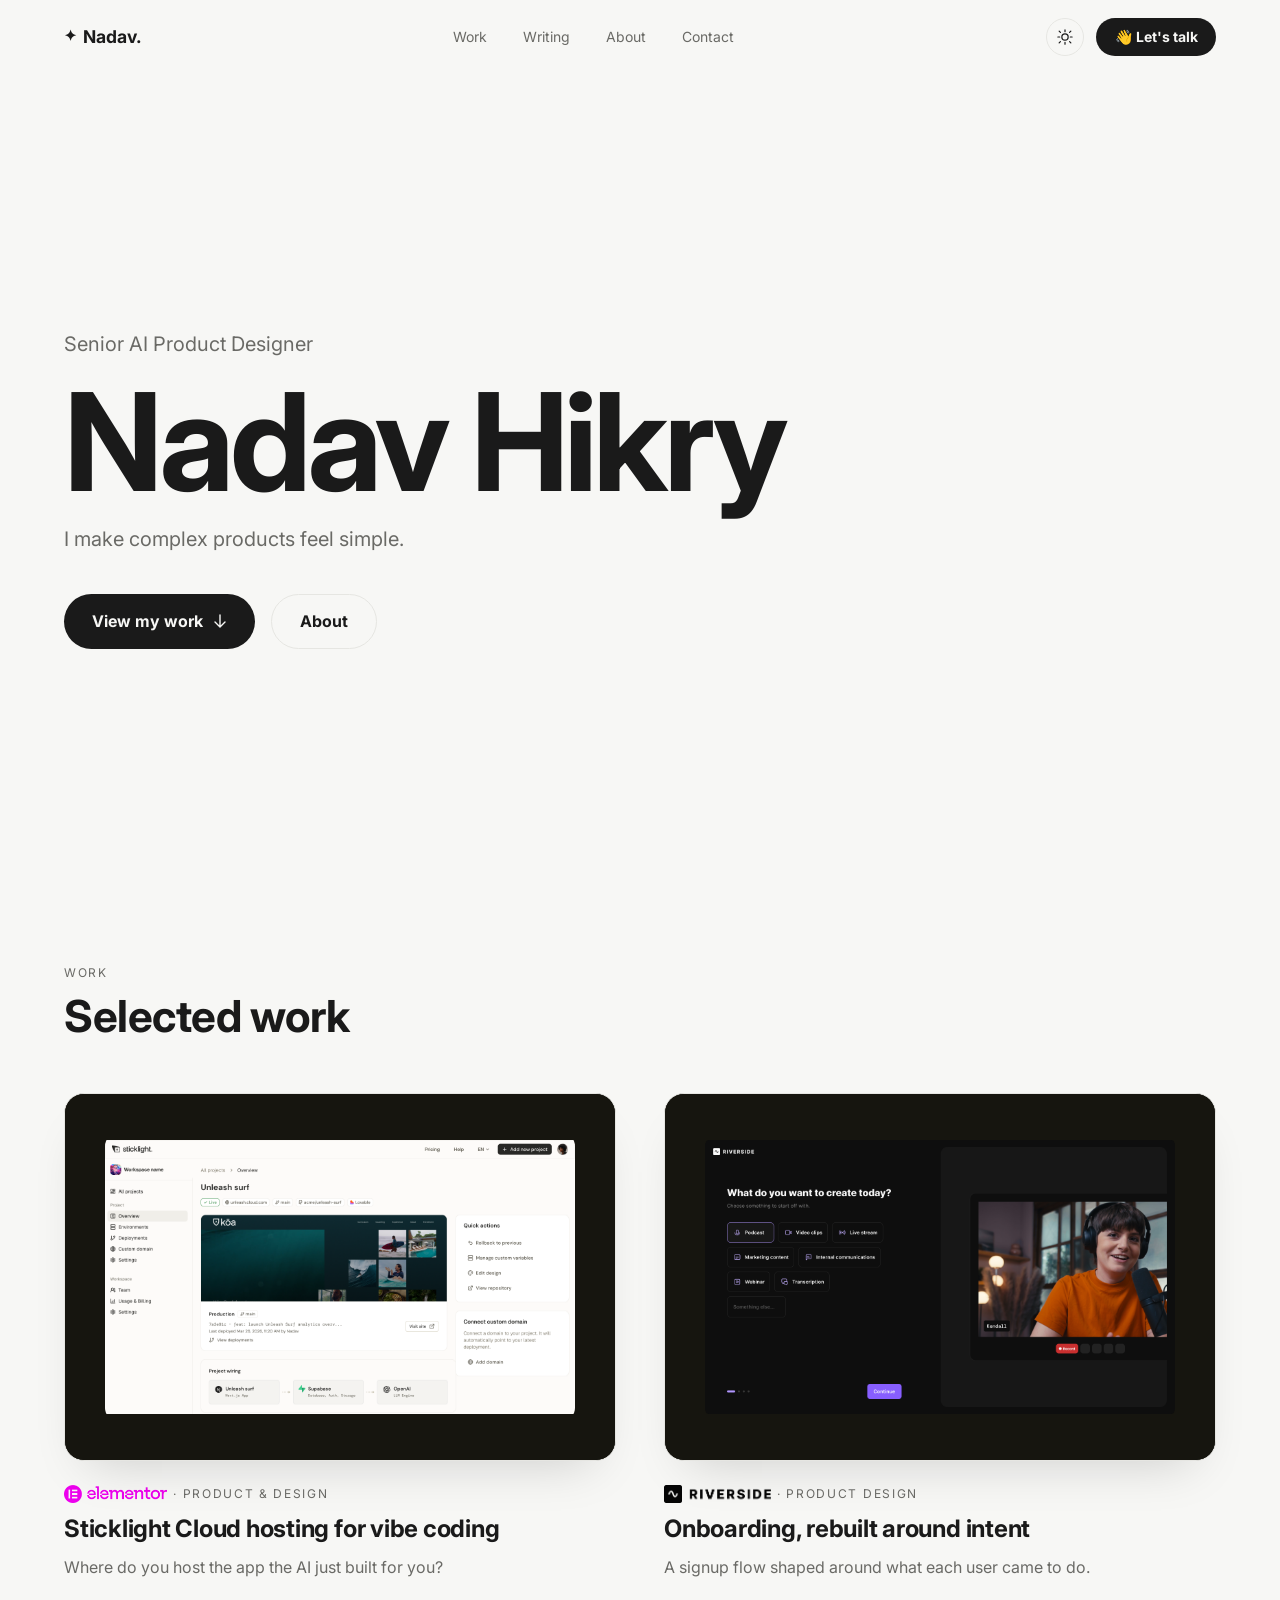
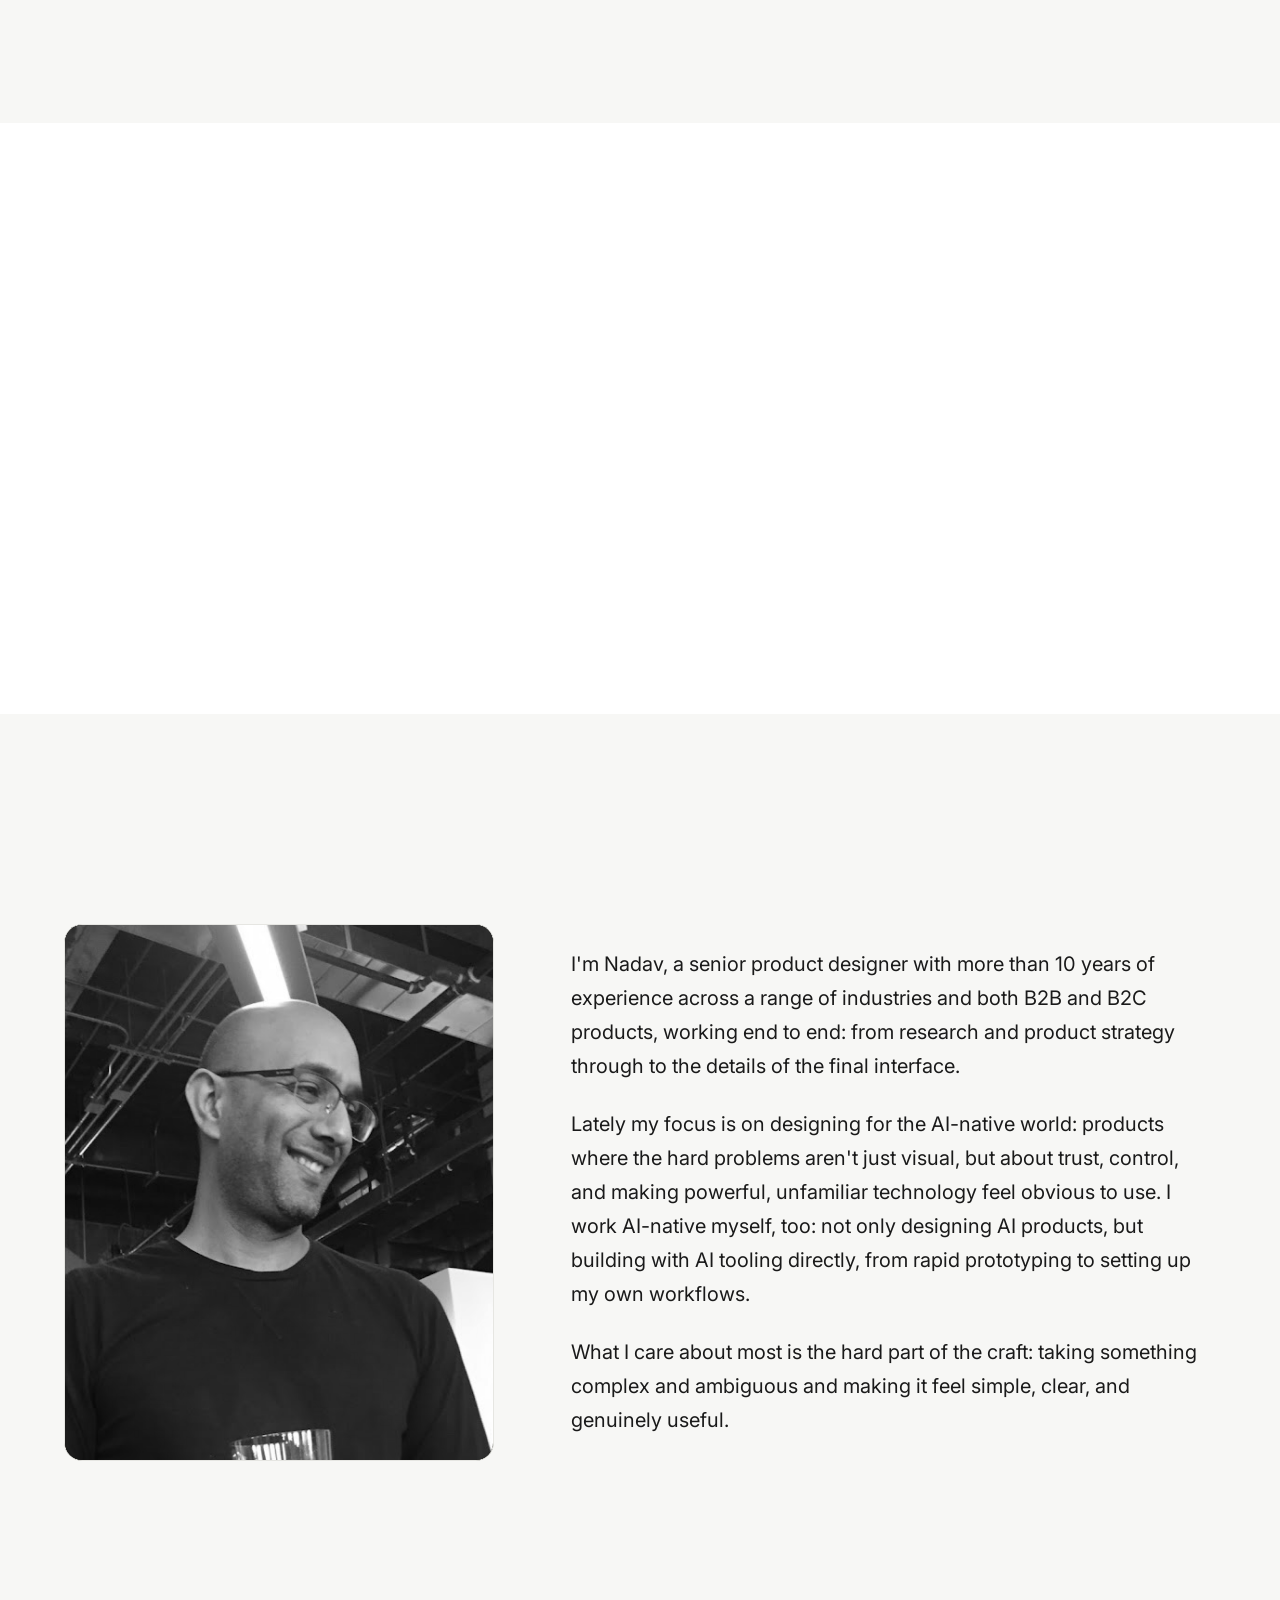
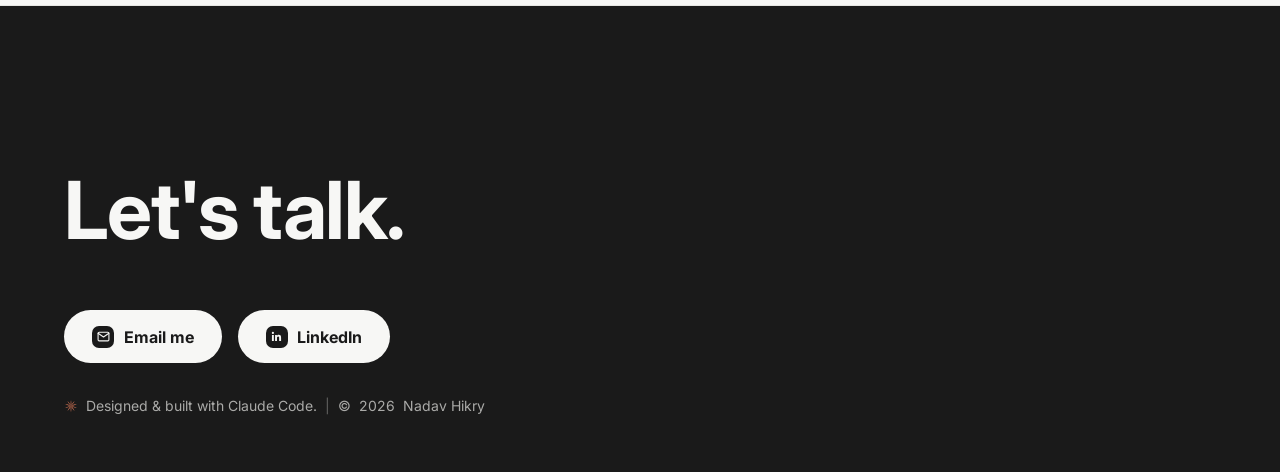
==== commit 28b61bdc: "Add site favicon Adds a brand-matching favicon (the nav's sparkle mark on a rounded dark square) as " ====
--- a/index.html
+++ b/index.html
@@ -5,6 +5,9 @@
 <meta name="viewport" content="width=device-width, initial-scale=1.0" />
 <title>Nadav Hikry · Senior AI Product Designer</title>
 <meta name="description" content="Nadav Hikry is a Senior AI Product Designer based in Israel, currently Product Experience Lead at Elementor. Selected work in AI-native product design." />
+<link rel="icon" type="image/svg+xml" href="favicon.svg" />
+<link rel="alternate icon" type="image/png" href="favicon.png" />
+<link rel="apple-touch-icon" href="apple-touch-icon.png" />
 
 <!-- Fonts: Inter, two weights only (400 regular, 700 bold) per the site's type system -->
 <link rel="preconnect" href="https://fonts.googleapis.com" />
